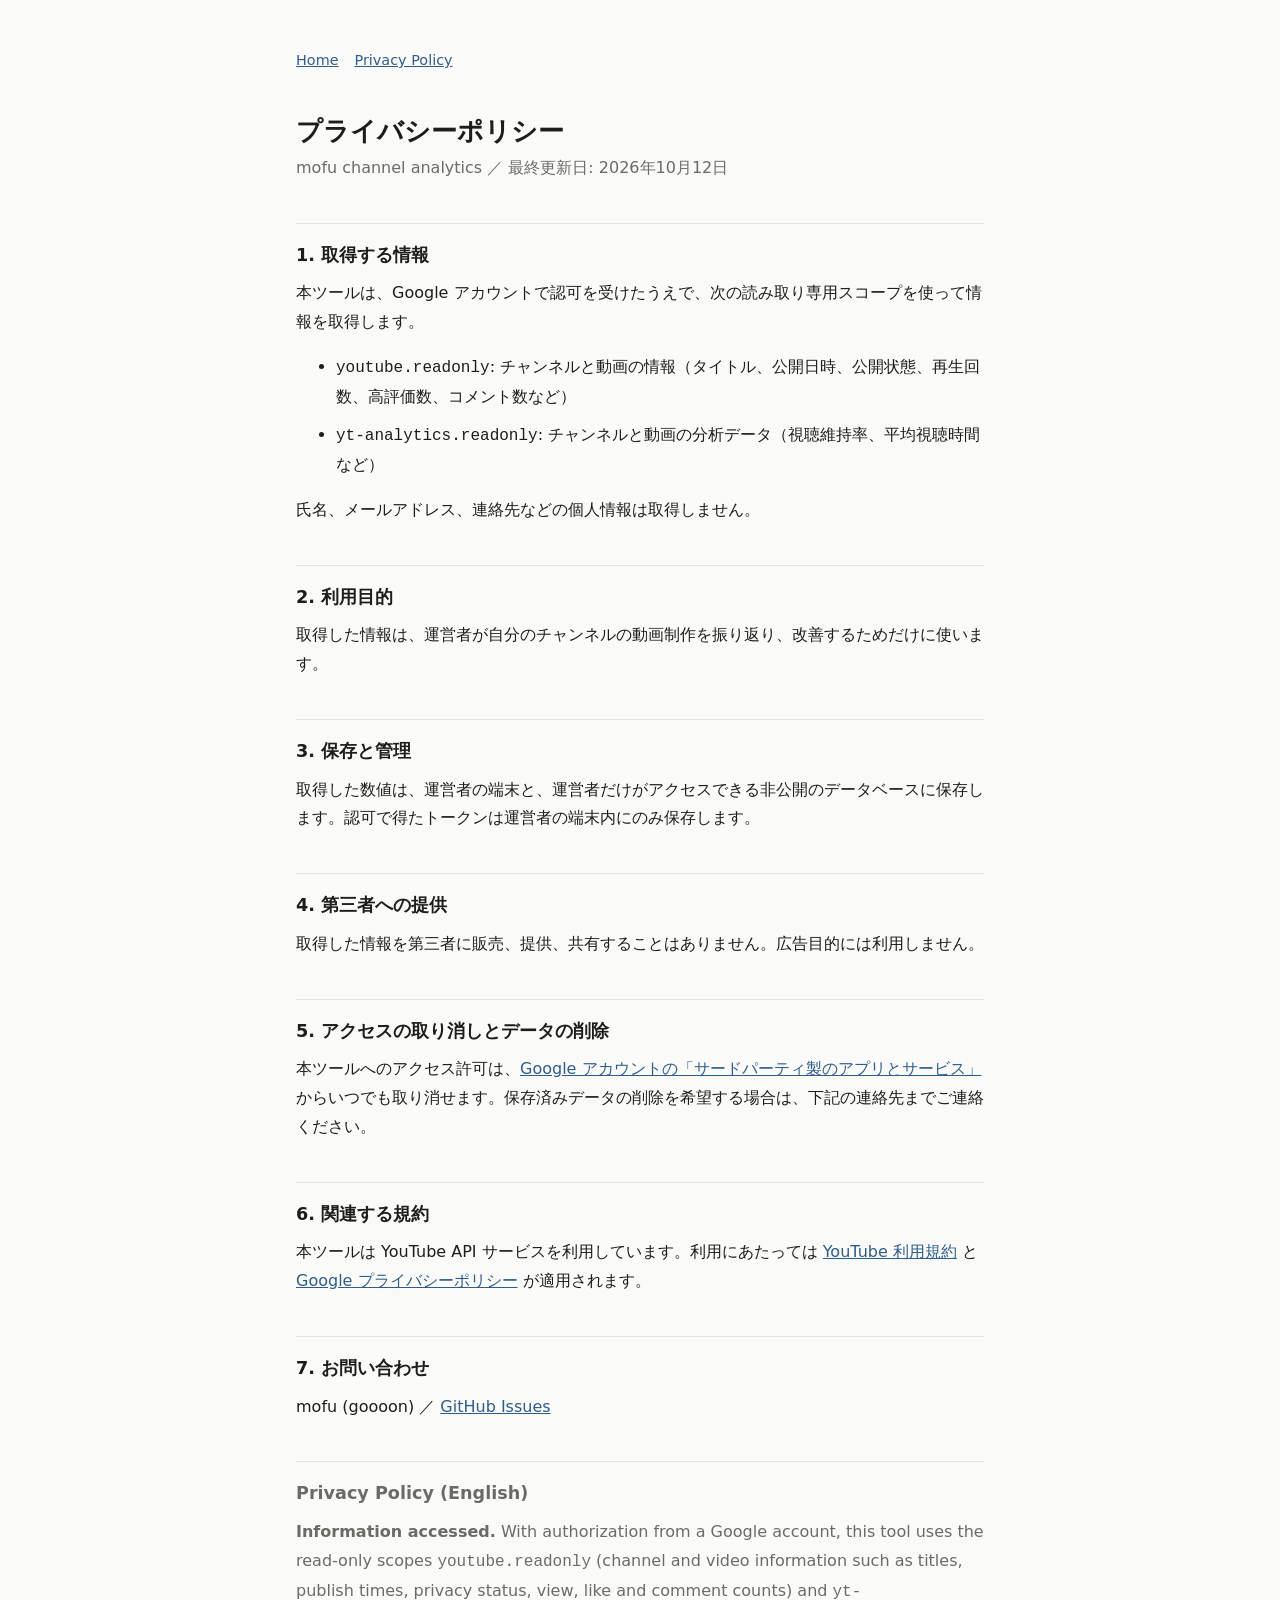
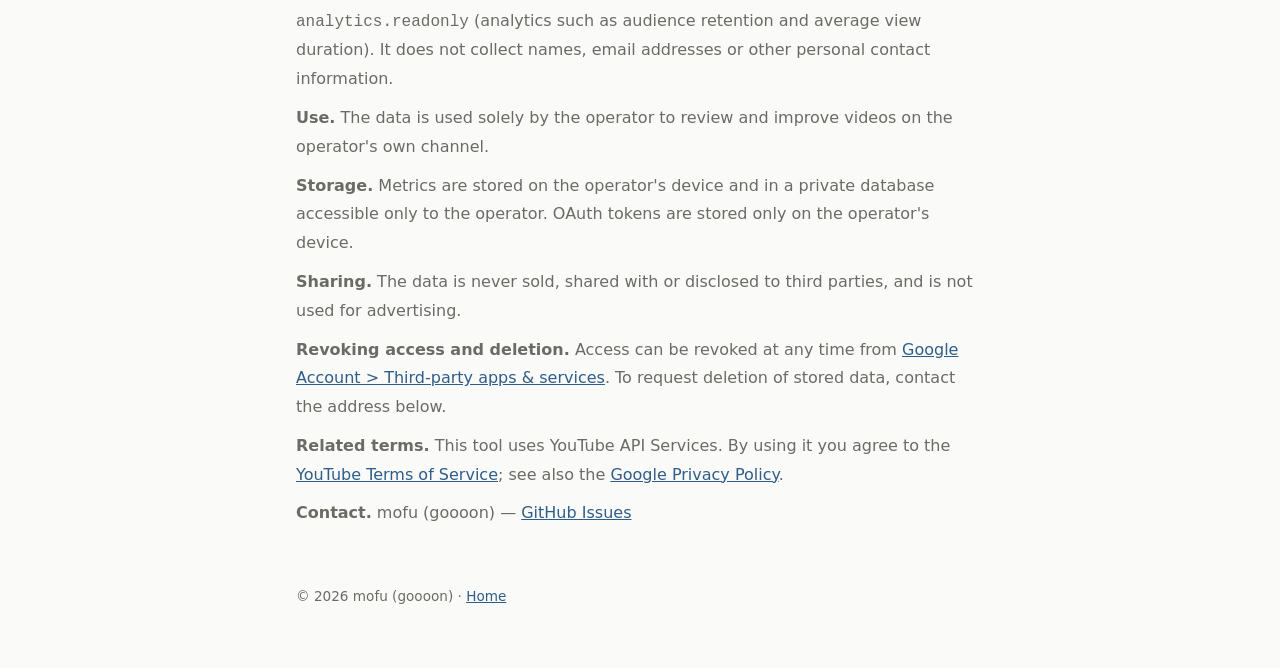
==== privacy.html @ f602515e "Homepage and privacy policy for mofu channel analytics (Google OAuth consent screen) Co-Authored-By:" ====
<!doctype html>
<html lang="ja">
<head>
<meta charset="utf-8">
<meta name="viewport" content="width=device-width,initial-scale=1">
<title>Privacy Policy · mofu channel analytics</title>
<link rel="stylesheet" href="style.css">
</head>
<body>
<main>
<nav><a href="./">Home</a><a href="privacy.html">Privacy Policy</a></nav>
<h1>プライバシーポリシー</h1>
<p class="sub">mofu channel analytics ／ 最終更新日: 2026年10月12日</p>

<h2>1. 取得する情報</h2>
<p>本ツールは、Google アカウントで認可を受けたうえで、次の読み取り専用スコープを使って情報を取得します。</p>
<ul>
<li><code>youtube.readonly</code>: チャンネルと動画の情報（タイトル、公開日時、公開状態、再生回数、高評価数、コメント数など）</li>
<li><code>yt-analytics.readonly</code>: チャンネルと動画の分析データ（視聴維持率、平均視聴時間など）</li>
</ul>
<p>氏名、メールアドレス、連絡先などの個人情報は取得しません。</p>

<h2>2. 利用目的</h2>
<p>取得した情報は、運営者が自分のチャンネルの動画制作を振り返り、改善するためだけに使います。</p>

<h2>3. 保存と管理</h2>
<p>取得した数値は、運営者の端末と、運営者だけがアクセスできる非公開のデータベースに保存します。認可で得たトークンは運営者の端末内にのみ保存します。</p>

<h2>4. 第三者への提供</h2>
<p>取得した情報を第三者に販売、提供、共有することはありません。広告目的には利用しません。</p>

<h2>5. アクセスの取り消しとデータの削除</h2>
<p>本ツールへのアクセス許可は、<a href="https://myaccount.google.com/permissions">Google アカウントの「サードパーティ製のアプリとサービス」</a>からいつでも取り消せます。保存済みデータの削除を希望する場合は、下記の連絡先までご連絡ください。</p>

<h2>6. 関連する規約</h2>
<p>本ツールは YouTube API サービスを利用しています。利用にあたっては <a href="https://www.youtube.com/t/terms">YouTube 利用規約</a> と <a href="https://policies.google.com/privacy">Google プライバシーポリシー</a> が適用されます。</p>

<h2>7. お問い合わせ</h2>
<p>mofu (goooon) ／ <a href="https://github.com/goooon-dev/goooon-dev.github.io/issues">GitHub Issues</a></p>

<h2 class="en">Privacy Policy (English)</h2>
<div class="en">
<p><strong>Information accessed.</strong> With authorization from a Google account, this tool uses the read-only scopes <code>youtube.readonly</code> (channel and video information such as titles, publish times, privacy status, view, like and comment counts) and <code>yt-analytics.readonly</code> (analytics such as audience retention and average view duration). It does not collect names, email addresses or other personal contact information.</p>
<p><strong>Use.</strong> The data is used solely by the operator to review and improve videos on the operator's own channel.</p>
<p><strong>Storage.</strong> Metrics are stored on the operator's device and in a private database accessible only to the operator. OAuth tokens are stored only on the operator's device.</p>
<p><strong>Sharing.</strong> The data is never sold, shared with or disclosed to third parties, and is not used for advertising.</p>
<p><strong>Revoking access and deletion.</strong> Access can be revoked at any time from <a href="https://myaccount.google.com/permissions">Google Account &gt; Third-party apps &amp; services</a>. To request deletion of stored data, contact the address below.</p>
<p><strong>Related terms.</strong> This tool uses YouTube API Services. By using it you agree to the <a href="https://www.youtube.com/t/terms">YouTube Terms of Service</a>; see also the <a href="https://policies.google.com/privacy">Google Privacy Policy</a>.</p>
<p><strong>Contact.</strong> mofu (goooon) — <a href="https://github.com/goooon-dev/goooon-dev.github.io/issues">GitHub Issues</a></p>
</div>

<footer>© 2026 mofu (goooon) · <a href="./">Home</a></footer>
</main>
</body>
</html>
---- style.css ----
:root{--bg:#fafaf8;--fg:#1d1d1b;--muted:#6b6b66;--line:#e3e2dd;--accent:#2f5d8a}
@media (prefers-color-scheme:dark){:root{--bg:#161615;--fg:#ecebe6;--muted:#9c9b95;--line:#2c2c2a;--accent:#8fb4dc}}
*{box-sizing:border-box}
body{margin:0;background:var(--bg);color:var(--fg);font:16px/1.8 system-ui,-apple-system,"Hiragino Sans","Noto Sans JP",sans-serif}
main{max-width:720px;margin:0 auto;padding:48px 16px 64px}
h1{font-size:1.6rem;line-height:1.4;margin:0 0 4px}
h2{font-size:1.1rem;margin:40px 0 8px;padding-top:16px;border-top:1px solid var(--line)}
p,li{margin:0 0 10px}
.sub{color:var(--muted);margin-bottom:32px}
a{color:var(--accent)}
nav{display:flex;gap:16px;font-size:.9rem;margin-bottom:40px}
footer{margin-top:56px;color:var(--muted);font-size:.85rem}
.en{color:var(--muted)}
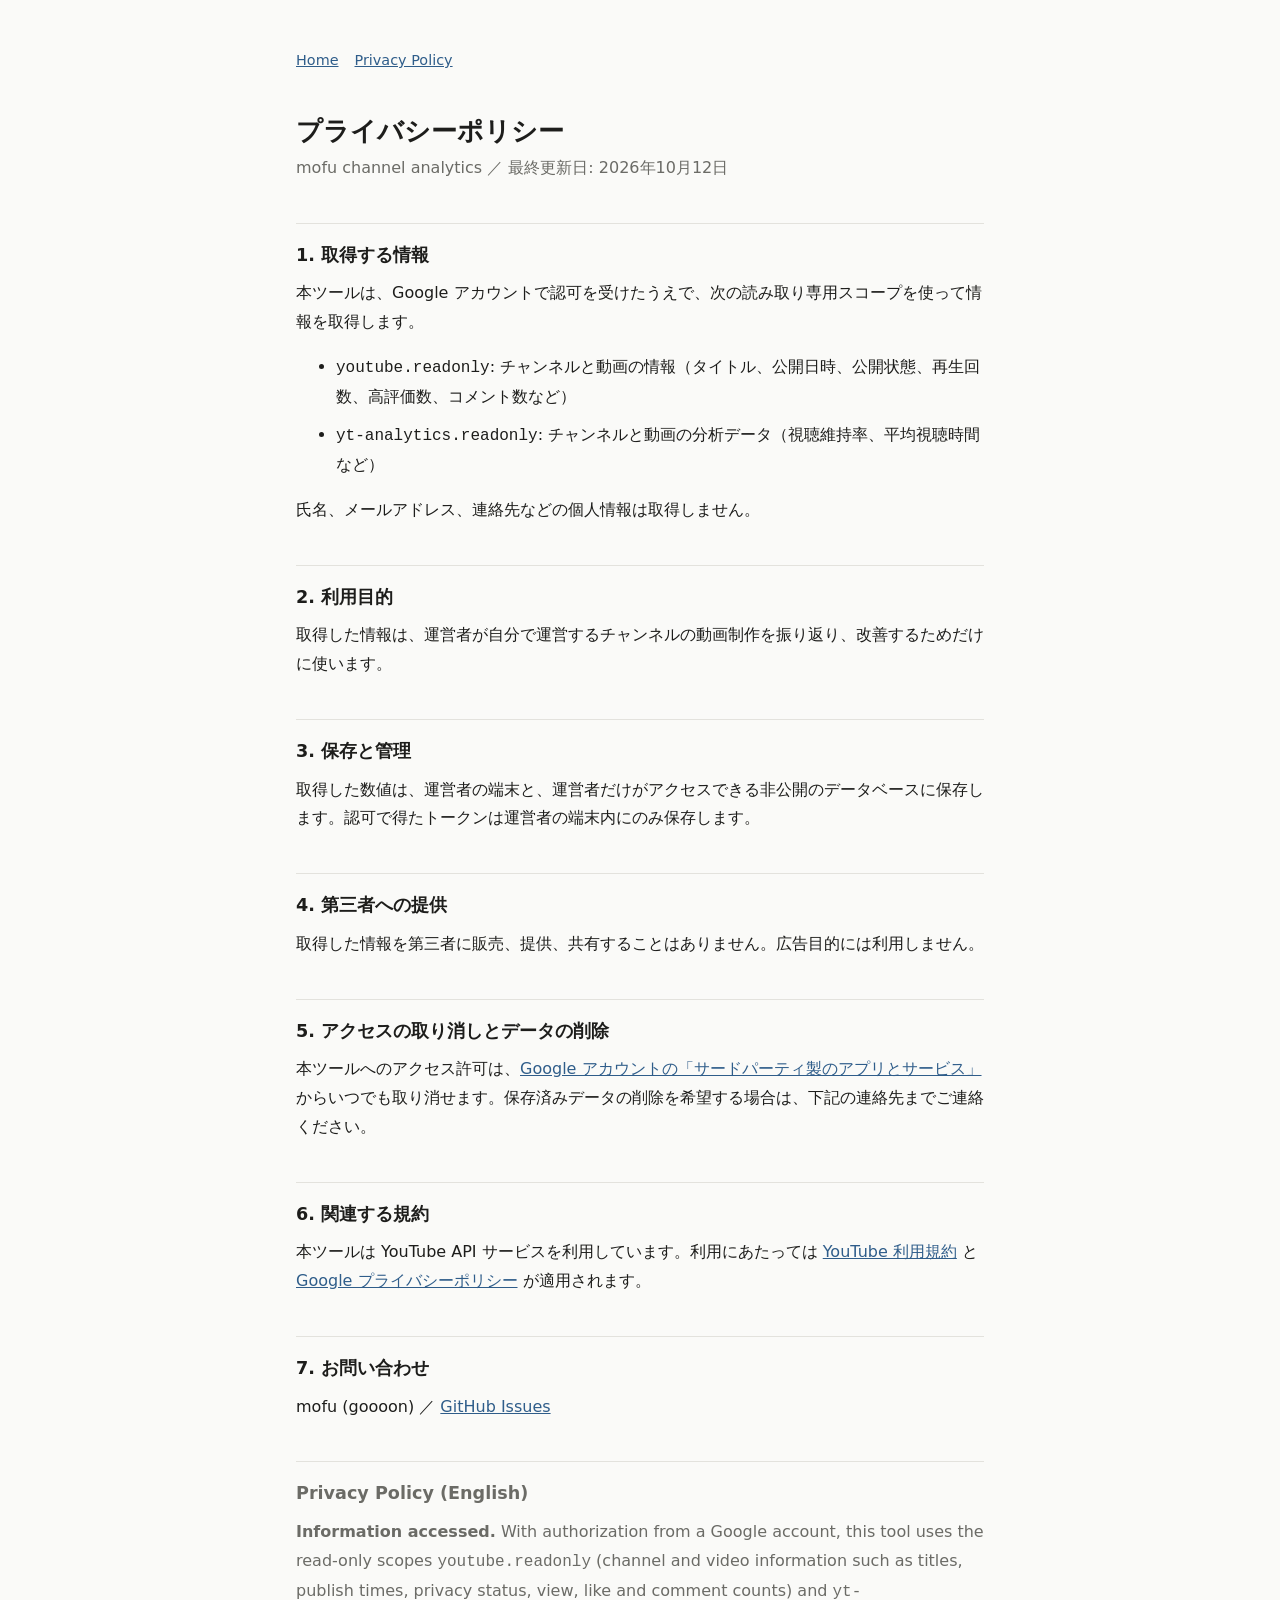
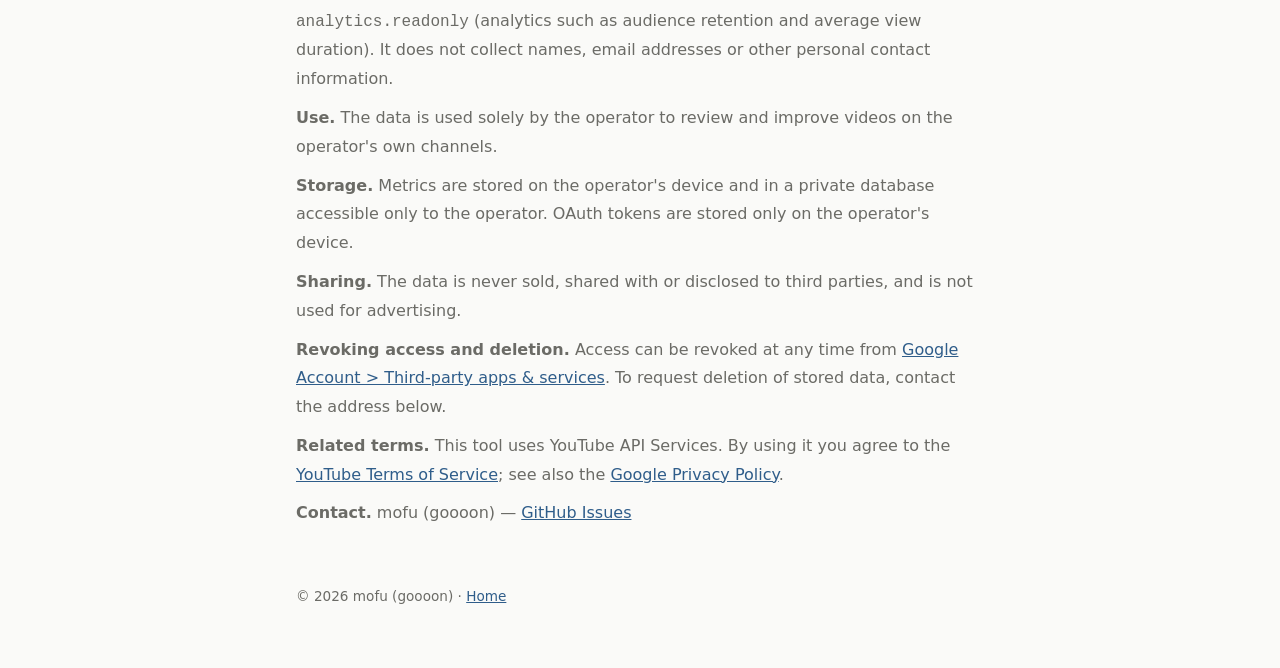
==== commit 3f2dff4a: "Cover all of the operator's own channels (drama and news) Co-Authored-By: Claude Opus 5.5 <noreply@a" ====
--- a/privacy.html
+++ b/privacy.html
@@ -21,7 +21,7 @@
 <p>氏名、メールアドレス、連絡先などの個人情報は取得しません。</p>
 
 <h2>2. 利用目的</h2>
-<p>取得した情報は、運営者が自分のチャンネルの動画制作を振り返り、改善するためだけに使います。</p>
+<p>取得した情報は、運営者が自分で運営するチャンネルの動画制作を振り返り、改善するためだけに使います。</p>
 
 <h2>3. 保存と管理</h2>
 <p>取得した数値は、運営者の端末と、運営者だけがアクセスできる非公開のデータベースに保存します。認可で得たトークンは運営者の端末内にのみ保存します。</p>
@@ -41,7 +41,7 @@
 <h2 class="en">Privacy Policy (English)</h2>
 <div class="en">
 <p><strong>Information accessed.</strong> With authorization from a Google account, this tool uses the read-only scopes <code>youtube.readonly</code> (channel and video information such as titles, publish times, privacy status, view, like and comment counts) and <code>yt-analytics.readonly</code> (analytics such as audience retention and average view duration). It does not collect names, email addresses or other personal contact information.</p>
-<p><strong>Use.</strong> The data is used solely by the operator to review and improve videos on the operator's own channel.</p>
+<p><strong>Use.</strong> The data is used solely by the operator to review and improve videos on the operator's own channels.</p>
 <p><strong>Storage.</strong> Metrics are stored on the operator's device and in a private database accessible only to the operator. OAuth tokens are stored only on the operator's device.</p>
 <p><strong>Sharing.</strong> The data is never sold, shared with or disclosed to third parties, and is not used for advertising.</p>
 <p><strong>Revoking access and deletion.</strong> Access can be revoked at any time from <a href="https://myaccount.google.com/permissions">Google Account &gt; Third-party apps &amp; services</a>. To request deletion of stored data, contact the address below.</p>
